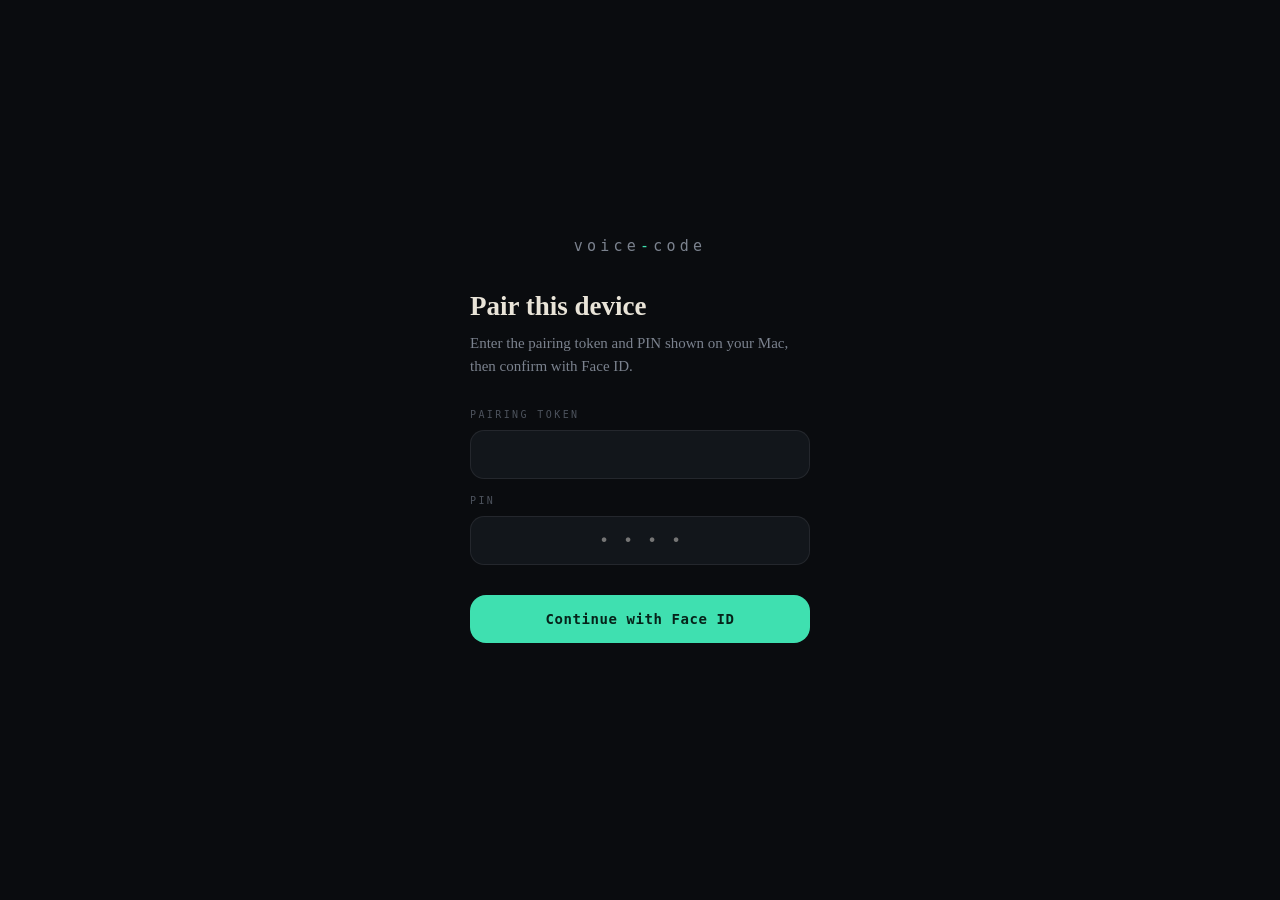
==== voicecode/web/index.html @ 6383531f "PWA unit: phone client in voicecode/web/ Static vanilla-JS PWA served as-is by FastAPI, targeting iP" ====
<!doctype html>
<html lang="en">
<head>
  <meta charset="utf-8">
  <meta name="viewport" content="width=device-width, initial-scale=1, viewport-fit=cover, user-scalable=no">
  <title>voice-code</title>
  <meta name="theme-color" content="#0a0c0f">
  <meta name="apple-mobile-web-app-capable" content="yes">
  <meta name="apple-mobile-web-app-status-bar-style" content="black-translucent">
  <meta name="apple-mobile-web-app-title" content="voice-code">
  <link rel="manifest" href="manifest.webmanifest">
  <link rel="icon" href="icon.svg" type="image/svg+xml">
  <link rel="apple-touch-icon" href="icon.svg">
  <link rel="stylesheet" href="styles.css">
</head>
<body>

<div id="app">
  <header id="topbar">
    <div id="conn" aria-live="polite">
      <span id="conn-dot" class="offline"></span>
      <span id="conn-label">offline</span>
    </div>
    <button id="btn-session" type="button">
      <span id="session-title">sessions</span>
      <svg viewBox="0 0 12 8" width="10" height="7" aria-hidden="true"><path d="M1 1.5 6 6.5 11 1.5" fill="none" stroke="currentColor" stroke-width="1.6" stroke-linecap="round"/></svg>
    </button>
  </header>

  <section id="stage">
    <div id="orb" class="orb" data-state="offline">
      <div class="orb-halo"></div>
      <div class="orb-ring ring-a"></div>
      <div class="orb-ring ring-b"></div>
      <div class="orb-core"></div>
    </div>
    <p id="state-label">offline</p>
    <p id="mute-chip" hidden>muted &mdash; proactive speech held</p>
  </section>

  <section id="transcript" aria-live="polite">
    <p id="transcript-empty">Say something. The agent is listening.</p>
  </section>

  <div id="composer" hidden>
    <input id="composer-input" type="text" placeholder="Type to the agent&hellip;"
           autocomplete="off" autocapitalize="sentences" enterkeyhint="send">
    <button id="composer-send" type="button" aria-label="Send">
      <svg viewBox="0 0 24 24" width="18" height="18" aria-hidden="true"><path d="M4 12h14M13 6l6 6-6 6" fill="none" stroke="currentColor" stroke-width="1.8" stroke-linecap="round" stroke-linejoin="round"/></svg>
    </button>
  </div>

  <footer id="dock">
    <button id="btn-viewer" type="button" aria-label="Workspace viewer">
      <svg viewBox="0 0 24 24" aria-hidden="true">
        <rect x="3" y="4" width="18" height="16" rx="3" fill="none" stroke="currentColor" stroke-width="1.5"/>
        <path d="M7 10l3 2.5L7 15M12.5 15.5H17" fill="none" stroke="currentColor" stroke-width="1.5" stroke-linecap="round" stroke-linejoin="round"/>
      </svg>
      <span id="viewer-badge" hidden>0</span>
    </button>
    <button id="btn-mute" type="button" aria-label="Mute" aria-pressed="false">
      <svg viewBox="0 0 24 24" aria-hidden="true">
        <rect x="9" y="3" width="6" height="11" rx="3" fill="none" stroke="currentColor" stroke-width="1.5"/>
        <path d="M5.5 11.5a6.5 6.5 0 0 0 13 0M12 18v3" fill="none" stroke="currentColor" stroke-width="1.5" stroke-linecap="round"/>
        <line class="mute-slash" x1="4.5" y1="4.5" x2="19.5" y2="19.5" stroke="currentColor" stroke-width="1.7" stroke-linecap="round"/>
      </svg>
    </button>
    <button id="btn-keyboard" type="button" aria-label="Type instead" aria-pressed="false">
      <svg viewBox="0 0 24 24" aria-hidden="true">
        <rect x="2.5" y="7" width="19" height="11" rx="2.5" fill="none" stroke="currentColor" stroke-width="1.5"/>
        <path d="M6 10.5h.01M10 10.5h.01M14 10.5h.01M18 10.5h.01M6 14.5h.01M18 14.5h.01M9 14.5h6" fill="none" stroke="currentColor" stroke-width="1.6" stroke-linecap="round"/>
      </svg>
    </button>
  </footer>
</div>

<div id="backdrop"></div>

<section id="sheet-viewer" class="sheet" aria-label="Workspace viewer">
  <div class="sheet-grip"></div>
  <header><h2>workspace</h2><button class="sheet-close" type="button" aria-label="Close">&#x2715;</button></header>
  <div id="event-feed" class="sheet-body">
    <p class="sheet-empty">No activity yet. Execution events land here.</p>
  </div>
</section>

<section id="sheet-sessions" class="sheet" aria-label="Sessions">
  <div class="sheet-grip"></div>
  <header><h2>sessions</h2><button class="sheet-close" type="button" aria-label="Close">&#x2715;</button></header>
  <div id="session-list" class="sheet-body">
    <p class="sheet-empty">No sessions reported yet.</p>
  </div>
  <footer class="sheet-foot">
    <button id="btn-unpair" type="button">Reset pairing&hellip;</button>
  </footer>
</section>

<div id="toast" hidden></div>

<section id="screen-start" class="screen" hidden>
  <p class="wordmark">voice<span>-</span>code</p>
  <div class="orb mini" data-state="listening" aria-hidden="true">
    <div class="orb-halo"></div>
    <div class="orb-ring ring-a"></div>
    <div class="orb-core"></div>
  </div>
  <p class="start-hint">tap anywhere to begin</p>
</section>

<section id="screen-pairing" class="screen" hidden>
  <form id="pair-form" autocomplete="off">
    <p class="wordmark">voice<span>-</span>code</p>
    <h1>Pair this device</h1>
    <p class="pair-copy">Enter the pairing token and PIN shown on your Mac, then confirm with Face&nbsp;ID.</p>
    <label for="pair-token">pairing token</label>
    <input id="pair-token" type="text" required autocapitalize="off" autocorrect="off" spellcheck="false">
    <label for="pair-pin">pin</label>
    <input id="pair-pin" type="text" class="pin" required inputmode="numeric" pattern="[0-9]{4}" maxlength="4" placeholder="&#x2022;&#x2022;&#x2022;&#x2022;">
    <button id="pair-submit" type="submit">Continue with Face&nbsp;ID</button>
    <p id="pair-error" hidden></p>
  </form>
</section>

<script type="module" src="app.js"></script>
</body>
</html>
---- voicecode/web/styles.css ----
/* voice-code — night console.
   One luminous orb carries the pipeline state; SF Mono (ui-monospace) for
   everything operational, New York (ui-serif) for the agent's prose.
   Fully self-contained: no external fonts, images, or scripts. */

:root {
  --bg: #0a0c0f;
  --elev: #12161b;
  --elev-2: #181d24;
  --line: rgba(235, 240, 245, 0.08);
  --text: #e9e4d8;
  --dim: #7b828e;
  --faint: #4c525c;
  --user: #9cc4b2;

  --teal: #3fe0b0;
  --amber: #f0b45c;
  --ember: #ff7a59;
  --danger: #ff5d6e;
  --gray: #5c6572;

  --accent: var(--gray);

  --mono: ui-monospace, "SF Mono", Menlo, monospace;
  --serif: ui-serif, "New York", Georgia, serif;

  --sat: env(safe-area-inset-top, 0px);
  --sab: env(safe-area-inset-bottom, 0px);
}

* { margin: 0; padding: 0; box-sizing: border-box; }

html, body { height: 100%; }

body {
  position: fixed;
  inset: 0;
  overflow: hidden;
  background: var(--bg);
  color: var(--text);
  font-family: var(--mono);
  font-size: 14px;
  -webkit-font-smoothing: antialiased;
  -webkit-tap-highlight-color: transparent;
  -webkit-text-size-adjust: 100%;
  overscroll-behavior: none;
  touch-action: manipulation;
  user-select: none;
  -webkit-user-select: none;
}

/* grain + vignette atmosphere */
body::before {
  content: "";
  position: fixed;
  inset: 0;
  pointer-events: none;
  z-index: 1;
  background:
    radial-gradient(120% 85% at 50% 0%, rgba(63, 224, 176, 0.045), transparent 55%),
    radial-gradient(140% 100% at 50% 115%, rgba(20, 26, 33, 0.9), transparent 60%);
}
body::after {
  content: "";
  position: fixed;
  inset: 0;
  pointer-events: none;
  z-index: 1;
  opacity: 0.05;
  background-image: url("data:image/svg+xml,%3Csvg xmlns='http://www.w3.org/2000/svg' width='140' height='140'%3E%3Cfilter id='n'%3E%3CfeTurbulence type='fractalNoise' baseFrequency='0.85' numOctaves='2'/%3E%3C/filter%3E%3Crect width='140' height='140' filter='url(%23n)'/%3E%3C/svg%3E");
}

button {
  font: inherit;
  color: inherit;
  background: none;
  border: 0;
  cursor: pointer;
}

/* ---------- shell ---------- */

#app {
  position: relative;
  z-index: 2;
  height: 100dvh;
  display: grid;
  grid-template-rows: auto auto 1fr auto auto;
}

#topbar {
  display: flex;
  align-items: center;
  justify-content: space-between;
  padding: calc(var(--sat) + 14px) 20px 10px;
}

#conn {
  display: flex;
  align-items: center;
  gap: 8px;
  font-size: 11px;
  letter-spacing: 0.18em;
  text-transform: uppercase;
  color: var(--dim);
}

#conn-dot {
  width: 7px;
  height: 7px;
  border-radius: 50%;
  background: var(--gray);
}
#conn-dot.connected { background: var(--teal); box-shadow: 0 0 8px var(--teal); }
#conn-dot.connecting { background: var(--amber); animation: blink 1.1s ease-in-out infinite; }
#conn-dot.offline { background: var(--danger); }

@keyframes blink { 50% { opacity: 0.25; } }

#btn-session {
  display: flex;
  align-items: center;
  gap: 7px;
  max-width: 46vw;
  padding: 7px 12px;
  border: 1px solid var(--line);
  border-radius: 999px;
  font-size: 11px;
  letter-spacing: 0.08em;
  color: var(--dim);
}
#btn-session:active { background: var(--elev); }
#session-title {
  overflow: hidden;
  text-overflow: ellipsis;
  white-space: nowrap;
}

/* ---------- stage / orb ---------- */

#stage {
  display: grid;
  justify-items: center;
  align-content: center;
  gap: 20px;
  padding: 4px 0 14px;
}

.orb {
  position: relative;
  width: min(48vw, 200px);
  aspect-ratio: 1;
  --level: 0;
  pointer-events: none; /* decorative; the halo must never eat taps */
}
.orb.mini { width: 120px; }

.orb > div { position: absolute; border-radius: 50%; }

.orb-halo {
  inset: -16%;
  background: radial-gradient(circle,
    color-mix(in srgb, var(--accent) 26%, transparent) 0%,
    transparent 68%);
  filter: blur(8px);
  transform: scale(calc(0.9 + var(--level) * 0.55));
  transition: transform 90ms linear, opacity 0.6s ease;
}

.orb-core {
  inset: 17%;
  background:
    radial-gradient(circle at 37% 30%,
      color-mix(in srgb, var(--accent) 36%, transparent), transparent 62%),
    radial-gradient(circle at 60% 72%, #10151b, #0a0c0f 75%);
  border: 1px solid color-mix(in srgb, var(--accent) 38%, transparent);
  box-shadow:
    inset 0 0 28px color-mix(in srgb, var(--accent) 16%, transparent),
    0 0 46px -14px var(--accent);
  transition: border-color 0.5s ease, box-shadow 0.5s ease;
}

.orb-ring {
  border: 1px solid transparent;
}
.ring-a {
  inset: 6%;
  border-top-color: var(--accent);
  border-right-color: color-mix(in srgb, var(--accent) 30%, transparent);
  animation: spin 7s linear infinite;
}
.ring-b {
  inset: 0;
  border-bottom-color: color-mix(in srgb, var(--accent) 45%, transparent);
  animation: spin 12s linear infinite reverse;
}

@keyframes spin { to { transform: rotate(360deg); } }
@keyframes breathe { to { transform: scale(1.045); } }
@keyframes cut {
  0% { transform: scale(1); }
  35% { transform: scale(0.9); }
  100% { transform: scale(0.97); }
}

[data-state="listening"] { --accent: var(--teal); }
[data-state="listening"] .orb-core { animation: breathe 4.2s ease-in-out infinite alternate; }

[data-state="thinking"] { --accent: var(--amber); }
[data-state="thinking"] .ring-a { animation-duration: 1.5s; }
[data-state="thinking"] .ring-b { animation-duration: 2.6s; }

[data-state="speaking"] { --accent: var(--ember); }

[data-state="interrupted"] { --accent: #f4f1ea; }
[data-state="interrupted"] .orb-core { animation: cut 0.45s cubic-bezier(0.2, 0.9, 0.3, 1) forwards; }

[data-state="offline"], [data-state="connecting"] { --accent: var(--gray); }
[data-state="offline"] .orb-halo { opacity: 0.35; }
[data-state="offline"] .orb-ring { animation-play-state: paused; }
[data-state="connecting"] .ring-a { animation-duration: 1.1s; }

#state-label {
  font-size: 11px;
  letter-spacing: 0.42em;
  text-indent: 0.42em; /* recenter the tracked caps */
  text-transform: uppercase;
  color: var(--accent);
  transition: color 0.4s ease;
}
#stage { --accent: var(--gray); }

#mute-chip {
  margin-top: -10px;
  font-size: 10px;
  letter-spacing: 0.12em;
  color: var(--danger);
}

/* ---------- transcript ---------- */

#transcript {
  min-height: 0;
  overflow-y: auto;
  -webkit-overflow-scrolling: touch;
  overscroll-behavior: contain;
  padding: 18px 22px 14px;
  mask-image: linear-gradient(to bottom, transparent, black 26px);
  -webkit-mask-image: linear-gradient(to bottom, transparent, black 26px);
}

#transcript-empty {
  margin-top: 22px;
  text-align: center;
  font-family: var(--serif);
  font-style: italic;
  font-size: 15px;
  color: var(--faint);
}

.turn {
  max-width: 92%;
  margin: 0 0 14px;
  animation: rise 0.35s cubic-bezier(0.2, 0.9, 0.3, 1);
}
@keyframes rise {
  from { opacity: 0; transform: translateY(6px); }
}

.turn.assistant {
  font-family: var(--serif);
  font-size: 17px;
  line-height: 1.55;
  color: var(--text);
}

.turn.user {
  margin-left: auto;
  text-align: right;
  font-size: 13px;
  line-height: 1.6;
  color: var(--user);
}
.turn.user::before {
  content: "\203A ";  /* › */
  color: var(--faint);
}

.turn.interim { opacity: 0.55; font-style: italic; }
.turn.user.interim::after {
  content: "\258D";  /* ▍ */
  margin-left: 2px;
  animation: blink 1s step-end infinite;
}

/* ---------- composer ---------- */

#composer {
  display: flex;
  gap: 10px;
  padding: 10px 16px 4px;
}
#composer[hidden] { display: none; }

#composer-input {
  flex: 1;
  min-width: 0;
  padding: 12px 16px;
  font: 16px var(--mono); /* 16px stops iOS focus zoom */
  color: var(--text);
  background: var(--elev);
  border: 1px solid var(--line);
  border-radius: 14px;
  outline: none;
  -webkit-user-select: text;
  user-select: text;
}
#composer-input:focus { border-color: color-mix(in srgb, var(--teal) 45%, transparent); }

#composer-send {
  width: 46px;
  border: 1px solid var(--line);
  border-radius: 14px;
  color: var(--teal);
  display: grid;
  place-items: center;
}
#composer-send:active { background: var(--elev); }

/* ---------- dock ---------- */

#dock {
  display: grid;
  grid-template-columns: 1fr auto 1fr;
  align-items: center;
  justify-items: center;
  padding: 8px 34px calc(var(--sab) + 14px);
}

#dock button {
  position: relative;
  display: grid;
  place-items: center;
  color: var(--dim);
  transition: color 0.2s ease;
}
#dock button:active { color: var(--text); }
#dock svg { width: 23px; height: 23px; }

#btn-viewer, #btn-keyboard {
  width: 48px;
  height: 48px;
  border-radius: 16px;
}
#btn-keyboard[aria-pressed="true"] { color: var(--teal); }

#btn-mute {
  width: 64px;
  height: 64px;
  border-radius: 50%;
  border: 1px solid var(--line);
  background: var(--elev);
  color: var(--text);
}
#btn-mute .mute-slash { display: none; }
#btn-mute[aria-pressed="true"] {
  border-color: color-mix(in srgb, var(--danger) 55%, transparent);
  background: color-mix(in srgb, var(--danger) 12%, var(--elev));
  color: var(--danger);
}
#btn-mute[aria-pressed="true"] .mute-slash { display: block; }

#viewer-badge {
  position: absolute;
  top: 3px;
  right: 3px;
  min-width: 17px;
  height: 17px;
  padding: 0 4px;
  display: grid;
  place-items: center;
  border-radius: 999px;
  background: var(--amber);
  color: #14100a;
  font-size: 10px;
  font-weight: 700;
}
#viewer-badge[hidden] { display: none; }

/* ---------- sheets ---------- */

#backdrop {
  position: fixed;
  inset: 0;
  z-index: 8;
  background: rgba(4, 6, 8, 0.55);
  -webkit-backdrop-filter: blur(3px);
  backdrop-filter: blur(3px);
  opacity: 0;
  pointer-events: none;
  transition: opacity 0.3s ease;
}
#backdrop.open { opacity: 1; pointer-events: auto; }

.sheet {
  position: fixed;
  z-index: 9;
  left: 0;
  right: 0;
  bottom: 0;
  max-height: 74dvh;
  display: flex;
  flex-direction: column;
  background: var(--elev);
  border: 1px solid var(--line);
  border-bottom: 0;
  border-radius: 22px 22px 0 0;
  transform: translateY(103%);
  transition: transform 0.34s cubic-bezier(0.32, 0.72, 0.28, 1);
  padding-bottom: var(--sab);
}
.sheet.open { transform: translateY(0); }

.sheet-grip {
  width: 38px;
  height: 4px;
  margin: 10px auto 2px;
  border-radius: 2px;
  background: var(--line);
}

.sheet header {
  display: flex;
  align-items: center;
  justify-content: space-between;
  padding: 8px 20px 12px;
  border-bottom: 1px solid var(--line);
}
.sheet h2 {
  font-size: 11px;
  font-weight: 500;
  letter-spacing: 0.34em;
  text-transform: uppercase;
  color: var(--dim);
}
.sheet-close {
  width: 34px;
  height: 34px;
  margin-right: -8px;
  border-radius: 12px;
  color: var(--dim);
  font-size: 13px;
}
.sheet-close:active { background: var(--elev-2); }

.sheet-body {
  min-height: 120px;
  overflow-y: auto;
  -webkit-overflow-scrolling: touch;
  overscroll-behavior: contain;
  padding: 14px 20px 20px;
}

.sheet-empty {
  margin-top: 26px;
  text-align: center;
  font-family: var(--serif);
  font-style: italic;
  font-size: 14px;
  color: var(--faint);
}

.sheet-foot {
  padding: 10px 20px calc(var(--sab) + 14px);
  border-top: 1px solid var(--line);
  text-align: center;
}
#btn-unpair { font-size: 12px; color: var(--faint); padding: 8px; }
#btn-unpair:active { color: var(--danger); }

/* ---------- workspace events ---------- */

.evt {
  display: grid;
  grid-template-columns: 22px 1fr auto;
  gap: 10px;
  padding: 10px 0;
  border-bottom: 1px solid var(--line);
  animation: rise 0.3s ease;
}
.evt:last-child { border-bottom: 0; }

.evt-glyph {
  font-size: 12px;
  line-height: 1.5;
  text-align: center;
  color: var(--dim);
}
.evt.task_started .evt-glyph { color: var(--amber); }
.evt.finding .evt-glyph { color: var(--teal); }
.evt.completed .evt-glyph { color: var(--teal); }
.evt.error .evt-glyph { color: var(--danger); }

.evt-summary {
  font-family: var(--serif);
  font-size: 15px;
  line-height: 1.45;
  color: var(--text);
}
.evt.progress .evt-summary { color: var(--dim); font-size: 14px; }

.evt-detail {
  margin-top: 4px;
  font-size: 11px;
  line-height: 1.5;
  color: var(--dim);
  word-break: break-word;
  user-select: text;
  -webkit-user-select: text;
}

.evt time {
  font-size: 10px;
  color: var(--faint);
  padding-top: 3px;
}

/* approval card */

.approval {
  margin: 12px 0;
  padding: 14px 16px 16px;
  border: 1px solid color-mix(in srgb, var(--amber) 42%, transparent);
  border-radius: 16px;
  background: color-mix(in srgb, var(--amber) 7%, transparent);
  animation: rise 0.3s ease;
}

.approval-head {
  display: flex;
  align-items: baseline;
  justify-content: space-between;
  gap: 10px;
  margin-bottom: 8px;
}
.approval-head .tag {
  font-size: 10px;
  letter-spacing: 0.22em;
  text-transform: uppercase;
  color: var(--amber);
}
.approval-head .tool {
  font-size: 11px;
  color: var(--dim);
  overflow: hidden;
  text-overflow: ellipsis;
  white-space: nowrap;
}

.approval .evt-summary { margin-bottom: 2px; }

.approval-actions {
  display: grid;
  grid-template-columns: 1fr 1fr;
  gap: 10px;
  margin-top: 14px;
}
.approval-actions button {
  padding: 13px 0;
  border-radius: 12px;
  font-size: 13px;
  letter-spacing: 0.06em;
}
.btn-deny {
  border: 1px solid color-mix(in srgb, var(--danger) 50%, transparent);
  color: var(--danger);
}
.btn-deny:active { background: color-mix(in srgb, var(--danger) 14%, transparent); }
.btn-approve {
  background: var(--teal);
  color: #06231a;
  font-weight: 700;
}
.btn-approve:active { background: color-mix(in srgb, var(--teal) 82%, black); }

.approval.resolved { border-color: var(--line); background: transparent; }
.approval-verdict {
  margin-top: 12px;
  font-size: 11px;
  letter-spacing: 0.14em;
  text-transform: uppercase;
}
.approval-verdict.yes { color: var(--teal); }
.approval-verdict.no { color: var(--danger); }

/* ---------- sessions ---------- */

.session {
  display: flex;
  align-items: center;
  gap: 12px;
  width: 100%;
  padding: 13px 6px;
  border-bottom: 1px solid var(--line);
  text-align: left;
}
.session:last-of-type { border-bottom: 0; }
.session:active { background: var(--elev-2); }

.session .dot {
  width: 7px;
  height: 7px;
  flex: none;
  border-radius: 50%;
  background: var(--faint);
}
.session.current .dot { background: var(--teal); box-shadow: 0 0 8px var(--teal); }

.session .name {
  flex: 1;
  min-width: 0;
  font-family: var(--serif);
  font-size: 15px;
  overflow: hidden;
  text-overflow: ellipsis;
  white-space: nowrap;
}
.session .when {
  font-size: 10px;
  color: var(--faint);
}

/* ---------- toast ---------- */

#toast {
  position: fixed;
  z-index: 12;
  left: 50%;
  bottom: calc(var(--sab) + 104px);
  transform: translateX(-50%);
  max-width: 84vw;
  padding: 11px 18px;
  border: 1px solid var(--line);
  border-radius: 14px;
  background: var(--elev-2);
  font-size: 12px;
  line-height: 1.5;
  text-align: center;
  animation: rise 0.25s ease;
}
#toast.error { border-color: color-mix(in srgb, var(--danger) 45%, transparent); color: var(--danger); }
#toast[hidden] { display: none; }

/* ---------- full screens: start + pairing ---------- */

.screen {
  position: fixed;
  inset: 0;
  z-index: 20;
  display: flex;
  flex-direction: column;
  align-items: center;
  justify-content: center;
  gap: 34px;
  padding: calc(var(--sat) + 20px) 30px calc(var(--sab) + 40px);
  background: var(--bg);
}
.screen[hidden] { display: none; }

.wordmark {
  font-size: 15px;
  letter-spacing: 0.28em;
  color: var(--dim);
}
.wordmark span { color: var(--teal); }

.start-hint {
  font-size: 11px;
  letter-spacing: 0.3em;
  text-transform: uppercase;
  color: var(--faint);
  animation: blink 2.6s ease-in-out infinite;
}

#pair-form {
  width: 100%;
  max-width: 340px;
  display: flex;
  flex-direction: column;
  gap: 10px;
}
#pair-form .wordmark { margin-bottom: 26px; text-align: center; }

#pair-form h1 {
  font-family: var(--serif);
  font-size: 27px;
  font-weight: 600;
}
.pair-copy {
  font-family: var(--serif);
  font-size: 15px;
  line-height: 1.5;
  color: var(--dim);
  margin-bottom: 16px;
}

#pair-form label {
  margin-top: 6px;
  font-size: 10px;
  letter-spacing: 0.24em;
  text-transform: uppercase;
  color: var(--faint);
}

#pair-form input {
  padding: 14px 16px;
  font: 16px var(--mono);
  color: var(--text);
  background: var(--elev);
  border: 1px solid var(--line);
  border-radius: 14px;
  outline: none;
  -webkit-user-select: text;
  user-select: text;
}
#pair-form input:focus { border-color: color-mix(in srgb, var(--teal) 45%, transparent); }

#pair-pin {
  text-align: center;
  font-size: 24px;
  letter-spacing: 0.9em;
  text-indent: 0.9em;
}

#pair-submit {
  margin-top: 20px;
  padding: 16px;
  border-radius: 16px;
  background: var(--teal);
  color: #06231a;
  font-size: 14px;
  font-weight: 700;
  letter-spacing: 0.04em;
}
#pair-submit:active { background: color-mix(in srgb, var(--teal) 82%, black); }
#pair-submit:disabled { opacity: 0.45; }

#pair-error {
  margin-top: 10px;
  font-size: 12px;
  line-height: 1.5;
  color: var(--danger);
}
#pair-error[hidden] { display: none; }
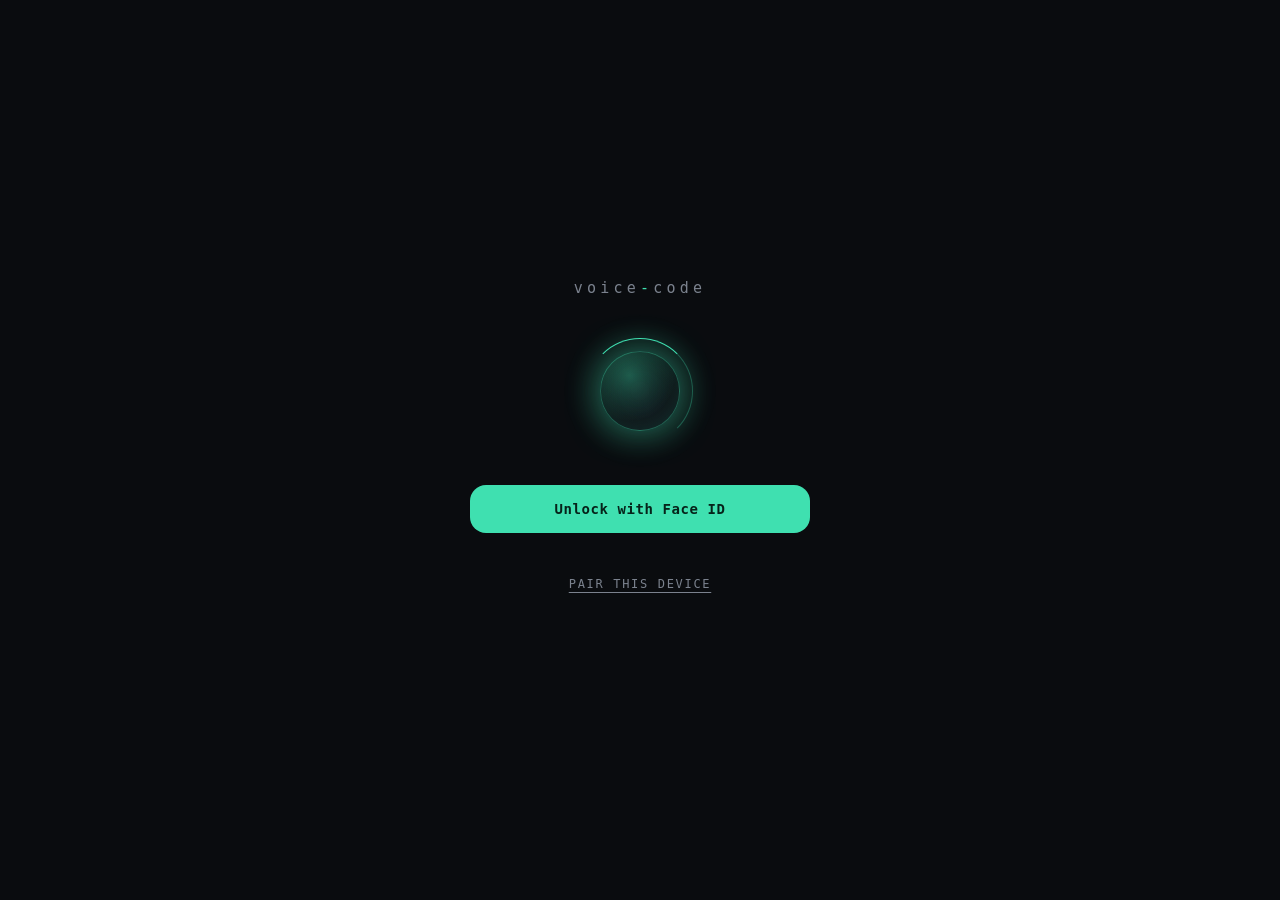
==== commit 782472d9: "Auth rework: PIN-only pairing with lockout, passkey Face ID login, instant lock + 120s auto-lock; UI" ====
--- a/voicecode/web/index.html
+++ b/voicecode/web/index.html
@@ -21,43 +21,34 @@
       <span id="conn-dot" class="offline"></span>
       <span id="conn-label">offline</span>
     </div>
-    <button id="btn-session" type="button">
-      <span id="session-title">sessions</span>
-      <svg viewBox="0 0 12 8" width="10" height="7" aria-hidden="true"><path d="M1 1.5 6 6.5 11 1.5" fill="none" stroke="currentColor" stroke-width="1.6" stroke-linecap="round"/></svg>
+    <div id="state-chip" data-state="offline" aria-live="polite">
+      <span class="chip-dot"></span>
+      <span id="state-label">offline</span>
+    </div>
+    <button id="btn-lock" type="button" aria-label="Lock">
+      <svg viewBox="0 0 24 24" aria-hidden="true">
+        <rect x="5" y="10.5" width="14" height="9.5" rx="2.5" fill="none" stroke="currentColor" stroke-width="1.5"/>
+        <path d="M8.5 10.5V7.5a3.5 3.5 0 0 1 7 0v3M12 14.2v2.3" fill="none" stroke="currentColor" stroke-width="1.5" stroke-linecap="round"/>
+      </svg>
     </button>
   </header>
 
-  <section id="stage">
-    <div id="orb" class="orb" data-state="offline">
-      <div class="orb-halo"></div>
-      <div class="orb-ring ring-a"></div>
-      <div class="orb-ring ring-b"></div>
-      <div class="orb-core"></div>
-    </div>
-    <p id="state-label">offline</p>
-    <p id="mute-chip" hidden>muted &mdash; proactive speech held</p>
+  <section id="chat" aria-live="polite">
+    <p id="chat-empty">Say something. The conversation lands here.</p>
   </section>
 
-  <section id="transcript" aria-live="polite">
-    <p id="transcript-empty">Say something. The agent is listening.</p>
-  </section>
+  <div id="approvals" aria-live="assertive"></div>
 
-  <div id="composer" hidden>
-    <input id="composer-input" type="text" placeholder="Type to the agent&hellip;"
-           autocomplete="off" autocapitalize="sentences" enterkeyhint="send">
-    <button id="composer-send" type="button" aria-label="Send">
-      <svg viewBox="0 0 24 24" width="18" height="18" aria-hidden="true"><path d="M4 12h14M13 6l6 6-6 6" fill="none" stroke="currentColor" stroke-width="1.8" stroke-linecap="round" stroke-linejoin="round"/></svg>
+  <section id="workstreams" aria-label="Workstreams"></section>
+
+  <div id="actionbar">
+    <button id="btn-plan" type="button">
+      <span class="spin" aria-hidden="true"></span><span>+ Workstream</span>
     </button>
+    <button id="btn-compact" type="button">Compact</button>
   </div>
 
-  <footer id="dock">
-    <button id="btn-viewer" type="button" aria-label="Workspace viewer">
-      <svg viewBox="0 0 24 24" aria-hidden="true">
-        <rect x="3" y="4" width="18" height="16" rx="3" fill="none" stroke="currentColor" stroke-width="1.5"/>
-        <path d="M7 10l3 2.5L7 15M12.5 15.5H17" fill="none" stroke="currentColor" stroke-width="1.5" stroke-linecap="round" stroke-linejoin="round"/>
-      </svg>
-      <span id="viewer-badge" hidden>0</span>
-    </button>
+  <div id="composer">
     <button id="btn-mute" type="button" aria-label="Mute" aria-pressed="false">
       <svg viewBox="0 0 24 24" aria-hidden="true">
         <rect x="9" y="3" width="6" height="11" rx="3" fill="none" stroke="currentColor" stroke-width="1.5"/>
@@ -65,58 +56,51 @@
         <line class="mute-slash" x1="4.5" y1="4.5" x2="19.5" y2="19.5" stroke="currentColor" stroke-width="1.7" stroke-linecap="round"/>
       </svg>
     </button>
-    <button id="btn-keyboard" type="button" aria-label="Type instead" aria-pressed="false">
-      <svg viewBox="0 0 24 24" aria-hidden="true">
-        <rect x="2.5" y="7" width="19" height="11" rx="2.5" fill="none" stroke="currentColor" stroke-width="1.5"/>
-        <path d="M6 10.5h.01M10 10.5h.01M14 10.5h.01M18 10.5h.01M6 14.5h.01M18 14.5h.01M9 14.5h6" fill="none" stroke="currentColor" stroke-width="1.6" stroke-linecap="round"/>
-      </svg>
+    <input id="composer-input" type="text"
+           autocomplete="off" autocapitalize="sentences" enterkeyhint="send">
+    <button id="composer-send" type="button" aria-label="Send">
+      <svg viewBox="0 0 24 24" width="18" height="18" aria-hidden="true"><path d="M4 12h14M13 6l6 6-6 6" fill="none" stroke="currentColor" stroke-width="1.8" stroke-linecap="round" stroke-linejoin="round"/></svg>
     </button>
-  </footer>
+  </div>
 </div>
 
 <div id="backdrop"></div>
 
-<section id="sheet-viewer" class="sheet" aria-label="Workspace viewer">
+<section id="sheet-plan" class="sheet" aria-label="Stint plan">
   <div class="sheet-grip"></div>
-  <header><h2>workspace</h2><button class="sheet-close" type="button" aria-label="Close">&#x2715;</button></header>
-  <div id="event-feed" class="sheet-body">
-    <p class="sheet-empty">No activity yet. Execution events land here.</p>
+  <header><h2>stint plan</h2><button class="sheet-close" type="button" aria-label="Close">&#x2715;</button></header>
+  <div id="plan-body" class="sheet-body">
+    <h3 id="plan-title"></h3>
+    <div id="plan-text"></div>
   </div>
-</section>
-
-<section id="sheet-sessions" class="sheet" aria-label="Sessions">
-  <div class="sheet-grip"></div>
-  <header><h2>sessions</h2><button class="sheet-close" type="button" aria-label="Close">&#x2715;</button></header>
-  <div id="session-list" class="sheet-body">
-    <p class="sheet-empty">No sessions reported yet.</p>
-  </div>
-  <footer class="sheet-foot">
-    <button id="btn-unpair" type="button">Reset pairing&hellip;</button>
+  <footer class="sheet-foot plan-actions">
+    <button id="btn-plan-dismiss" type="button">Dismiss</button>
+    <button id="btn-plan-launch" type="button">Launch workstream</button>
   </footer>
 </section>
 
 <div id="toast" hidden></div>
 
-<section id="screen-start" class="screen" hidden>
+<section id="screen-login" class="screen" hidden>
   <p class="wordmark">voice<span>-</span>code</p>
   <div class="orb mini" data-state="listening" aria-hidden="true">
     <div class="orb-halo"></div>
     <div class="orb-ring ring-a"></div>
     <div class="orb-core"></div>
   </div>
-  <p class="start-hint">tap anywhere to begin</p>
+  <button id="login-unlock" type="button">Unlock with Face&nbsp;ID</button>
+  <button id="login-pair" type="button" class="screen-link">Pair this device</button>
 </section>
 
 <section id="screen-pairing" class="screen" hidden>
   <form id="pair-form" autocomplete="off">
     <p class="wordmark">voice<span>-</span>code</p>
     <h1>Pair this device</h1>
-    <p class="pair-copy">Enter the pairing token and PIN shown on your Mac, then confirm with Face&nbsp;ID.</p>
-    <label for="pair-token">pairing token</label>
-    <input id="pair-token" type="text" required autocapitalize="off" autocorrect="off" spellcheck="false">
+    <p class="pair-copy">Enter the PIN chosen when the Mac was set up, then confirm with Face&nbsp;ID.</p>
     <label for="pair-pin">pin</label>
     <input id="pair-pin" type="text" class="pin" required inputmode="numeric" pattern="[0-9]{4}" maxlength="4" placeholder="&#x2022;&#x2022;&#x2022;&#x2022;">
     <button id="pair-submit" type="submit">Continue with Face&nbsp;ID</button>
+    <button id="pair-back" type="button" class="screen-link">Back to unlock</button>
     <p id="pair-error" hidden></p>
   </form>
 </section>
--- a/voicecode/web/styles.css
+++ b/voicecode/web/styles.css
@@ -1,7 +1,7 @@
 /* voice-code — night console.
-   One luminous orb carries the pipeline state; SF Mono (ui-monospace) for
-   everything operational, New York (ui-serif) for the agent's prose.
-   Fully self-contained: no external fonts, images, or scripts. */
+   Chat-first thin client to the one persistent convo session. SF Mono
+   (ui-monospace) for everything operational, New York (ui-serif) for the
+   agent's prose. Fully self-contained: no external fonts, images, or scripts. */
 
 :root {
   --bg: #0a0c0f;
@@ -84,21 +84,25 @@
   position: relative;
   z-index: 2;
   height: 100dvh;
+  max-width: 760px;
+  margin: 0 auto;
   display: grid;
-  grid-template-rows: auto auto 1fr auto auto;
+  grid-template-rows: auto 1fr auto auto auto auto;
 }
 
 #topbar {
   display: flex;
   align-items: center;
   justify-content: space-between;
-  padding: calc(var(--sat) + 14px) 20px 10px;
+  gap: 10px;
+  padding: calc(var(--sat) + 12px) 16px 8px;
 }
 
 #conn {
   display: flex;
   align-items: center;
   gap: 8px;
+  min-width: 0;
   font-size: 11px;
   letter-spacing: 0.18em;
   text-transform: uppercase;
@@ -108,6 +112,7 @@
 #conn-dot {
   width: 7px;
   height: 7px;
+  flex: none;
   border-radius: 50%;
   background: var(--gray);
 }
@@ -117,43 +122,559 @@
 
 @keyframes blink { 50% { opacity: 0.25; } }
 
-#btn-session {
+/* state chip: the pipeline state, always visible */
+
+#state-chip {
+  /* --accent comes from the [data-state] rules below */
+  --level: 0;
   display: flex;
   align-items: center;
-  gap: 7px;
-  max-width: 46vw;
-  padding: 7px 12px;
+  gap: 9px;
+  padding: 8px 14px;
   border: 1px solid var(--line);
   border-radius: 999px;
   font-size: 11px;
-  letter-spacing: 0.08em;
-  color: var(--dim);
-}
-#btn-session:active { background: var(--elev); }
-#session-title {
+  letter-spacing: 0.18em;
+  text-transform: uppercase;
+  color: var(--accent);
+  transition: color 0.4s ease;
+}
+
+.chip-dot {
+  width: 8px;
+  height: 8px;
+  flex: none;
+  border-radius: 50%;
+  background: var(--accent);
+  box-shadow: 0 0 calc(4px + var(--level) * 14px) var(--accent);
+  transform: scale(calc(1 + var(--level) * 0.6));
+  transition: background 0.4s ease;
+}
+#state-chip[data-state="thinking"] .chip-dot,
+#state-chip[data-state="connecting"] .chip-dot { animation: blink 1.1s ease-in-out infinite; }
+
+#btn-lock {
+  width: 40px;
+  height: 40px;
+  flex: none;
+  display: grid;
+  place-items: center;
+  border-radius: 14px;
+  color: var(--dim);
+  border: 1px solid var(--line);
+}
+#btn-lock:active { color: var(--danger); background: var(--elev); }
+#btn-lock svg { width: 19px; height: 19px; }
+
+/* shared accent per state (chip, start-screen orb) */
+[data-state="listening"] { --accent: var(--teal); }
+[data-state="thinking"] { --accent: var(--amber); }
+[data-state="speaking"] { --accent: var(--ember); }
+[data-state="interrupted"] { --accent: #f4f1ea; }
+[data-state="offline"], [data-state="connecting"] { --accent: var(--gray); }
+
+/* ---------- chat ---------- */
+
+#chat {
+  min-height: 0;
+  overflow-y: auto;
+  -webkit-overflow-scrolling: touch;
+  overscroll-behavior: contain;
+  padding: 16px 22px 12px;
+  mask-image: linear-gradient(to bottom, transparent, black 26px);
+  -webkit-mask-image: linear-gradient(to bottom, transparent, black 26px);
+}
+
+#chat-empty {
+  margin-top: 22px;
+  text-align: center;
+  font-family: var(--serif);
+  font-style: italic;
+  font-size: 15px;
+  color: var(--faint);
+}
+
+.turn {
+  max-width: 92%;
+  margin: 0 0 14px;
+  animation: rise 0.35s cubic-bezier(0.2, 0.9, 0.3, 1);
+  user-select: text;
+  -webkit-user-select: text;
+}
+@keyframes rise {
+  from { opacity: 0; transform: translateY(6px); }
+}
+
+.turn.assistant {
+  font-family: var(--serif);
+  font-size: 17px;
+  line-height: 1.55;
+  color: var(--text);
+}
+
+.turn.user {
+  margin-left: auto;
+  text-align: right;
+  font-size: 13px;
+  line-height: 1.6;
+  color: var(--user);
+}
+.turn.user::before {
+  content: "\203A ";  /* › */
+  color: var(--faint);
+}
+
+.turn.interim { opacity: 0.55; font-style: italic; }
+.turn.user.interim::after {
+  content: "\258D";  /* ▍ */
+  margin-left: 2px;
+  animation: blink 1s step-end infinite;
+}
+
+/* tool activity: subdued one-liner */
+.turn.activity {
+  max-width: 100%;
+  margin: 0 0 10px;
+  font-size: 11px;
+  line-height: 1.5;
+  color: var(--faint);
   overflow: hidden;
   text-overflow: ellipsis;
   white-space: nowrap;
 }
-
-/* ---------- stage / orb ---------- */
-
-#stage {
+.turn.activity::before { content: "\00B7 "; } /* · */
+
+/* ---------- approvals ---------- */
+
+#approvals { padding: 0 16px; }
+#approvals:empty { display: none; }
+
+.approval {
+  margin: 10px 0;
+  padding: 14px 16px 16px;
+  border: 1px solid color-mix(in srgb, var(--amber) 42%, transparent);
+  border-radius: 16px;
+  background: color-mix(in srgb, var(--amber) 7%, var(--elev));
+  animation: rise 0.3s ease;
+  opacity: 1;
+  transition: opacity 0.4s ease;
+}
+.approval.expired { opacity: 0; }
+
+.approval-head {
+  display: flex;
+  align-items: baseline;
+  justify-content: space-between;
+  gap: 10px;
+  margin-bottom: 8px;
+}
+.approval-head .tag {
+  font-size: 10px;
+  letter-spacing: 0.22em;
+  text-transform: uppercase;
+  color: var(--amber);
+}
+.approval-head .tool {
+  font-size: 11px;
+  color: var(--dim);
+  overflow: hidden;
+  text-overflow: ellipsis;
+  white-space: nowrap;
+}
+
+.approval-summary {
+  font-family: var(--serif);
+  font-size: 15px;
+  line-height: 1.45;
+  color: var(--text);
+  word-break: break-word;
+  user-select: text;
+  -webkit-user-select: text;
+}
+
+.approval-session {
+  margin-top: 6px;
+  font-size: 10px;
+  letter-spacing: 0.08em;
+  color: var(--faint);
+}
+
+.approval-actions {
   display: grid;
-  justify-items: center;
-  align-content: center;
-  gap: 20px;
-  padding: 4px 0 14px;
-}
+  grid-template-columns: 1fr 1fr;
+  gap: 10px;
+  margin-top: 14px;
+}
+.approval-actions button {
+  padding: 13px 0;
+  border-radius: 12px;
+  font-size: 13px;
+  letter-spacing: 0.06em;
+}
+.btn-deny {
+  border: 1px solid color-mix(in srgb, var(--danger) 50%, transparent);
+  color: var(--danger);
+}
+.btn-deny:active { background: color-mix(in srgb, var(--danger) 14%, transparent); }
+.btn-approve {
+  background: var(--teal);
+  color: #06231a;
+  font-weight: 700;
+}
+.btn-approve:active { background: color-mix(in srgb, var(--teal) 82%, black); }
+
+/* ---------- workstream cards ---------- */
+
+#workstreams {
+  max-height: 30dvh;
+  overflow-y: auto;
+  -webkit-overflow-scrolling: touch;
+  overscroll-behavior: contain;
+  padding: 4px 16px 2px;
+  display: grid;
+  gap: 10px;
+}
+#workstreams:empty { display: none; }
+
+.ws {
+  padding: 12px 14px;
+  border: 1px solid var(--line);
+  border-radius: 16px;
+  background: var(--elev);
+  animation: rise 0.3s ease;
+}
+
+.ws-head {
+  display: flex;
+  align-items: center;
+  gap: 9px;
+}
+.ws-dot {
+  width: 7px;
+  height: 7px;
+  flex: none;
+  border-radius: 50%;
+  background: var(--faint);
+}
+.ws.running .ws-dot { background: var(--teal); box-shadow: 0 0 8px var(--teal); }
+.ws.gone .ws-dot { background: var(--gray); }
+
+.ws-title {
+  flex: 1;
+  min-width: 0;
+  font-family: var(--serif);
+  font-size: 15px;
+  overflow: hidden;
+  text-overflow: ellipsis;
+  white-space: nowrap;
+}
+.ws.gone .ws-title { color: var(--dim); }
+
+.ws-when { font-size: 10px; color: var(--faint); flex: none; }
+
+.ws-name {
+  margin-top: 3px;
+  font-size: 10px;
+  letter-spacing: 0.08em;
+  color: var(--dim);
+}
+
+.ws-tail {
+  margin-top: 8px;
+  font-size: 10.5px;
+  line-height: 1.55;
+  color: var(--dim);
+  white-space: pre-wrap;
+  word-break: break-word;
+  user-select: text;
+  -webkit-user-select: text;
+}
+
+.ws-actions {
+  display: grid;
+  grid-template-columns: 1fr 1fr;
+  gap: 8px;
+  margin-top: 10px;
+}
+.ws-actions button {
+  padding: 12px 0;
+  border: 1px solid var(--line);
+  border-radius: 12px;
+  font-size: 12px;
+  letter-spacing: 0.04em;
+  color: var(--dim);
+}
+.ws-actions button:active { background: var(--elev-2); color: var(--text); }
+
+/* ---------- action bar ---------- */
+
+/* one primary action (+ Workstream), one quiet utility (Compact) */
+#actionbar {
+  display: grid;
+  grid-template-columns: 1fr auto;
+  gap: 10px;
+  padding: 10px 16px 0;
+}
+
+#actionbar button {
+  display: flex;
+  align-items: center;
+  justify-content: center;
+  gap: 8px;
+  padding: 13px 0;
+  border: 1px solid var(--line);
+  border-radius: 14px;
+  font-size: 12px;
+  letter-spacing: 0.08em;
+  color: var(--dim);
+}
+#actionbar button:active { background: var(--elev); color: var(--text); }
+
+#btn-plan {
+  color: var(--text);
+  border-color: color-mix(in srgb, var(--teal) 35%, var(--line));
+}
+
+#btn-compact {
+  padding: 13px 14px;
+  font-size: 11px;
+  color: var(--faint);
+}
+
+#btn-plan .spin {
+  display: none;
+  width: 12px;
+  height: 12px;
+  border: 1.5px solid color-mix(in srgb, var(--amber) 35%, transparent);
+  border-top-color: var(--amber);
+  border-radius: 50%;
+  animation: spin 0.8s linear infinite;
+}
+#btn-plan.pending {
+  color: var(--amber);
+  border-color: color-mix(in srgb, var(--amber) 40%, transparent);
+}
+#btn-plan.pending .spin { display: inline-block; }
+
+#btn-compact.armed {
+  color: var(--amber);
+  border-color: color-mix(in srgb, var(--amber) 45%, transparent);
+}
+
+@keyframes spin { to { transform: rotate(360deg); } }
+
+/* ---------- composer ---------- */
+
+#composer {
+  display: flex;
+  align-items: center;
+  gap: 10px;
+  padding: 10px 16px calc(var(--sab) + 12px);
+}
+
+#btn-mute {
+  width: 52px;
+  height: 52px;
+  flex: none;
+  display: grid;
+  place-items: center;
+  border-radius: 50%;
+  border: 1px solid var(--line);
+  background: var(--elev);
+  color: var(--text);
+}
+#btn-mute svg { width: 22px; height: 22px; }
+#btn-mute .mute-slash { display: none; }
+#btn-mute[aria-pressed="true"] {
+  border-color: color-mix(in srgb, var(--danger) 55%, transparent);
+  background: color-mix(in srgb, var(--danger) 12%, var(--elev));
+  color: var(--danger);
+}
+#btn-mute[aria-pressed="true"] .mute-slash { display: block; }
+
+#composer-input {
+  flex: 1;
+  min-width: 0;
+  padding: 12px 16px;
+  font: 16px var(--mono); /* 16px stops iOS focus zoom */
+  color: var(--text);
+  background: var(--elev);
+  border: 1px solid var(--line);
+  border-radius: 14px;
+  outline: none;
+  -webkit-user-select: text;
+  user-select: text;
+}
+#composer-input:focus { border-color: color-mix(in srgb, var(--teal) 45%, transparent); }
+
+#composer-send {
+  width: 46px;
+  height: 46px;
+  flex: none;
+  border: 1px solid var(--line);
+  border-radius: 14px;
+  color: var(--teal);
+  display: grid;
+  place-items: center;
+}
+#composer-send:active { background: var(--elev); }
+
+/* ---------- sheets ---------- */
+
+#backdrop {
+  position: fixed;
+  inset: 0;
+  z-index: 8;
+  background: rgba(4, 6, 8, 0.55);
+  -webkit-backdrop-filter: blur(3px);
+  backdrop-filter: blur(3px);
+  opacity: 0;
+  pointer-events: none;
+  transition: opacity 0.3s ease;
+}
+#backdrop.open { opacity: 1; pointer-events: auto; }
+
+.sheet {
+  position: fixed;
+  z-index: 9;
+  left: 0;
+  right: 0;
+  bottom: 0;
+  max-width: 760px;
+  margin: 0 auto;
+  max-height: 78dvh;
+  display: flex;
+  flex-direction: column;
+  background: var(--elev);
+  border: 1px solid var(--line);
+  border-bottom: 0;
+  border-radius: 22px 22px 0 0;
+  transform: translateY(103%);
+  transition: transform 0.34s cubic-bezier(0.32, 0.72, 0.28, 1);
+}
+.sheet.open { transform: translateY(0); }
+
+.sheet-grip {
+  width: 38px;
+  height: 4px;
+  margin: 10px auto 2px;
+  border-radius: 2px;
+  background: var(--line);
+  flex: none;
+}
+
+.sheet header {
+  display: flex;
+  align-items: center;
+  justify-content: space-between;
+  padding: 8px 20px 12px;
+  border-bottom: 1px solid var(--line);
+  flex: none;
+}
+.sheet h2 {
+  font-size: 11px;
+  font-weight: 500;
+  letter-spacing: 0.34em;
+  text-transform: uppercase;
+  color: var(--dim);
+}
+.sheet-close {
+  width: 34px;
+  height: 34px;
+  margin-right: -8px;
+  border-radius: 12px;
+  color: var(--dim);
+  font-size: 13px;
+}
+.sheet-close:active { background: var(--elev-2); }
+
+.sheet-body {
+  min-height: 120px;
+  overflow-y: auto;
+  -webkit-overflow-scrolling: touch;
+  overscroll-behavior: contain;
+  padding: 16px 20px 20px;
+}
+
+/* stint plan sheet */
+
+#plan-title {
+  font-family: var(--serif);
+  font-size: 20px;
+  font-weight: 600;
+  line-height: 1.3;
+  margin-bottom: 12px;
+  user-select: text;
+  -webkit-user-select: text;
+}
+
+#plan-text {
+  font-size: 12.5px;
+  line-height: 1.65;
+  color: var(--text);
+  white-space: pre-wrap;
+  word-break: break-word;
+  user-select: text;
+  -webkit-user-select: text;
+}
+
+.plan-actions {
+  flex: none;
+  display: grid;
+  grid-template-columns: 1fr 1.4fr;
+  gap: 10px;
+  padding: 12px 20px calc(var(--sab) + 14px);
+  border-top: 1px solid var(--line);
+}
+#btn-plan-dismiss {
+  padding: 14px 0;
+  border: 1px solid var(--line);
+  border-radius: 14px;
+  font-size: 13px;
+  color: var(--dim);
+}
+#btn-plan-dismiss:active { background: var(--elev-2); color: var(--text); }
+#btn-plan-launch {
+  padding: 14px 0;
+  border-radius: 14px;
+  background: var(--teal);
+  color: #06231a;
+  font-size: 13px;
+  font-weight: 700;
+  letter-spacing: 0.04em;
+}
+#btn-plan-launch:active { background: color-mix(in srgb, var(--teal) 82%, black); }
+
+/* ---------- toast ---------- */
+
+#toast {
+  position: fixed;
+  z-index: 12;
+  left: 50%;
+  bottom: calc(var(--sab) + 140px);
+  transform: translateX(-50%);
+  max-width: 84vw;
+  padding: 11px 18px;
+  border: 1px solid var(--line);
+  border-radius: 14px;
+  background: var(--elev-2);
+  font-size: 12px;
+  line-height: 1.5;
+  text-align: center;
+  animation: rise 0.25s ease;
+}
+#toast.error { border-color: color-mix(in srgb, var(--danger) 45%, transparent); color: var(--danger); }
+#toast[hidden] { display: none; }
+
+/* ---------- orb (start screen) ---------- */
 
 .orb {
   position: relative;
-  width: min(48vw, 200px);
+  width: 120px;
   aspect-ratio: 1;
   --level: 0;
   pointer-events: none; /* decorative; the halo must never eat taps */
 }
-.orb.mini { width: 120px; }
 
 .orb > div { position: absolute; border-radius: 50%; }
 
@@ -189,467 +710,9 @@
   border-right-color: color-mix(in srgb, var(--accent) 30%, transparent);
   animation: spin 7s linear infinite;
 }
-.ring-b {
-  inset: 0;
-  border-bottom-color: color-mix(in srgb, var(--accent) 45%, transparent);
-  animation: spin 12s linear infinite reverse;
-}
-
-@keyframes spin { to { transform: rotate(360deg); } }
+
 @keyframes breathe { to { transform: scale(1.045); } }
-@keyframes cut {
-  0% { transform: scale(1); }
-  35% { transform: scale(0.9); }
-  100% { transform: scale(0.97); }
-}
-
-[data-state="listening"] { --accent: var(--teal); }
 [data-state="listening"] .orb-core { animation: breathe 4.2s ease-in-out infinite alternate; }
-
-[data-state="thinking"] { --accent: var(--amber); }
-[data-state="thinking"] .ring-a { animation-duration: 1.5s; }
-[data-state="thinking"] .ring-b { animation-duration: 2.6s; }
-
-[data-state="speaking"] { --accent: var(--ember); }
-
-[data-state="interrupted"] { --accent: #f4f1ea; }
-[data-state="interrupted"] .orb-core { animation: cut 0.45s cubic-bezier(0.2, 0.9, 0.3, 1) forwards; }
-
-[data-state="offline"], [data-state="connecting"] { --accent: var(--gray); }
-[data-state="offline"] .orb-halo { opacity: 0.35; }
-[data-state="offline"] .orb-ring { animation-play-state: paused; }
-[data-state="connecting"] .ring-a { animation-duration: 1.1s; }
-
-#state-label {
-  font-size: 11px;
-  letter-spacing: 0.42em;
-  text-indent: 0.42em; /* recenter the tracked caps */
-  text-transform: uppercase;
-  color: var(--accent);
-  transition: color 0.4s ease;
-}
-#stage { --accent: var(--gray); }
-
-#mute-chip {
-  margin-top: -10px;
-  font-size: 10px;
-  letter-spacing: 0.12em;
-  color: var(--danger);
-}
-
-/* ---------- transcript ---------- */
-
-#transcript {
-  min-height: 0;
-  overflow-y: auto;
-  -webkit-overflow-scrolling: touch;
-  overscroll-behavior: contain;
-  padding: 18px 22px 14px;
-  mask-image: linear-gradient(to bottom, transparent, black 26px);
-  -webkit-mask-image: linear-gradient(to bottom, transparent, black 26px);
-}
-
-#transcript-empty {
-  margin-top: 22px;
-  text-align: center;
-  font-family: var(--serif);
-  font-style: italic;
-  font-size: 15px;
-  color: var(--faint);
-}
-
-.turn {
-  max-width: 92%;
-  margin: 0 0 14px;
-  animation: rise 0.35s cubic-bezier(0.2, 0.9, 0.3, 1);
-}
-@keyframes rise {
-  from { opacity: 0; transform: translateY(6px); }
-}
-
-.turn.assistant {
-  font-family: var(--serif);
-  font-size: 17px;
-  line-height: 1.55;
-  color: var(--text);
-}
-
-.turn.user {
-  margin-left: auto;
-  text-align: right;
-  font-size: 13px;
-  line-height: 1.6;
-  color: var(--user);
-}
-.turn.user::before {
-  content: "\203A ";  /* › */
-  color: var(--faint);
-}
-
-.turn.interim { opacity: 0.55; font-style: italic; }
-.turn.user.interim::after {
-  content: "\258D";  /* ▍ */
-  margin-left: 2px;
-  animation: blink 1s step-end infinite;
-}
-
-/* ---------- composer ---------- */
-
-#composer {
-  display: flex;
-  gap: 10px;
-  padding: 10px 16px 4px;
-}
-#composer[hidden] { display: none; }
-
-#composer-input {
-  flex: 1;
-  min-width: 0;
-  padding: 12px 16px;
-  font: 16px var(--mono); /* 16px stops iOS focus zoom */
-  color: var(--text);
-  background: var(--elev);
-  border: 1px solid var(--line);
-  border-radius: 14px;
-  outline: none;
-  -webkit-user-select: text;
-  user-select: text;
-}
-#composer-input:focus { border-color: color-mix(in srgb, var(--teal) 45%, transparent); }
-
-#composer-send {
-  width: 46px;
-  border: 1px solid var(--line);
-  border-radius: 14px;
-  color: var(--teal);
-  display: grid;
-  place-items: center;
-}
-#composer-send:active { background: var(--elev); }
-
-/* ---------- dock ---------- */
-
-#dock {
-  display: grid;
-  grid-template-columns: 1fr auto 1fr;
-  align-items: center;
-  justify-items: center;
-  padding: 8px 34px calc(var(--sab) + 14px);
-}
-
-#dock button {
-  position: relative;
-  display: grid;
-  place-items: center;
-  color: var(--dim);
-  transition: color 0.2s ease;
-}
-#dock button:active { color: var(--text); }
-#dock svg { width: 23px; height: 23px; }
-
-#btn-viewer, #btn-keyboard {
-  width: 48px;
-  height: 48px;
-  border-radius: 16px;
-}
-#btn-keyboard[aria-pressed="true"] { color: var(--teal); }
-
-#btn-mute {
-  width: 64px;
-  height: 64px;
-  border-radius: 50%;
-  border: 1px solid var(--line);
-  background: var(--elev);
-  color: var(--text);
-}
-#btn-mute .mute-slash { display: none; }
-#btn-mute[aria-pressed="true"] {
-  border-color: color-mix(in srgb, var(--danger) 55%, transparent);
-  background: color-mix(in srgb, var(--danger) 12%, var(--elev));
-  color: var(--danger);
-}
-#btn-mute[aria-pressed="true"] .mute-slash { display: block; }
-
-#viewer-badge {
-  position: absolute;
-  top: 3px;
-  right: 3px;
-  min-width: 17px;
-  height: 17px;
-  padding: 0 4px;
-  display: grid;
-  place-items: center;
-  border-radius: 999px;
-  background: var(--amber);
-  color: #14100a;
-  font-size: 10px;
-  font-weight: 700;
-}
-#viewer-badge[hidden] { display: none; }
-
-/* ---------- sheets ---------- */
-
-#backdrop {
-  position: fixed;
-  inset: 0;
-  z-index: 8;
-  background: rgba(4, 6, 8, 0.55);
-  -webkit-backdrop-filter: blur(3px);
-  backdrop-filter: blur(3px);
-  opacity: 0;
-  pointer-events: none;
-  transition: opacity 0.3s ease;
-}
-#backdrop.open { opacity: 1; pointer-events: auto; }
-
-.sheet {
-  position: fixed;
-  z-index: 9;
-  left: 0;
-  right: 0;
-  bottom: 0;
-  max-height: 74dvh;
-  display: flex;
-  flex-direction: column;
-  background: var(--elev);
-  border: 1px solid var(--line);
-  border-bottom: 0;
-  border-radius: 22px 22px 0 0;
-  transform: translateY(103%);
-  transition: transform 0.34s cubic-bezier(0.32, 0.72, 0.28, 1);
-  padding-bottom: var(--sab);
-}
-.sheet.open { transform: translateY(0); }
-
-.sheet-grip {
-  width: 38px;
-  height: 4px;
-  margin: 10px auto 2px;
-  border-radius: 2px;
-  background: var(--line);
-}
-
-.sheet header {
-  display: flex;
-  align-items: center;
-  justify-content: space-between;
-  padding: 8px 20px 12px;
-  border-bottom: 1px solid var(--line);
-}
-.sheet h2 {
-  font-size: 11px;
-  font-weight: 500;
-  letter-spacing: 0.34em;
-  text-transform: uppercase;
-  color: var(--dim);
-}
-.sheet-close {
-  width: 34px;
-  height: 34px;
-  margin-right: -8px;
-  border-radius: 12px;
-  color: var(--dim);
-  font-size: 13px;
-}
-.sheet-close:active { background: var(--elev-2); }
-
-.sheet-body {
-  min-height: 120px;
-  overflow-y: auto;
-  -webkit-overflow-scrolling: touch;
-  overscroll-behavior: contain;
-  padding: 14px 20px 20px;
-}
-
-.sheet-empty {
-  margin-top: 26px;
-  text-align: center;
-  font-family: var(--serif);
-  font-style: italic;
-  font-size: 14px;
-  color: var(--faint);
-}
-
-.sheet-foot {
-  padding: 10px 20px calc(var(--sab) + 14px);
-  border-top: 1px solid var(--line);
-  text-align: center;
-}
-#btn-unpair { font-size: 12px; color: var(--faint); padding: 8px; }
-#btn-unpair:active { color: var(--danger); }
-
-/* ---------- workspace events ---------- */
-
-.evt {
-  display: grid;
-  grid-template-columns: 22px 1fr auto;
-  gap: 10px;
-  padding: 10px 0;
-  border-bottom: 1px solid var(--line);
-  animation: rise 0.3s ease;
-}
-.evt:last-child { border-bottom: 0; }
-
-.evt-glyph {
-  font-size: 12px;
-  line-height: 1.5;
-  text-align: center;
-  color: var(--dim);
-}
-.evt.task_started .evt-glyph { color: var(--amber); }
-.evt.finding .evt-glyph { color: var(--teal); }
-.evt.completed .evt-glyph { color: var(--teal); }
-.evt.error .evt-glyph { color: var(--danger); }
-
-.evt-summary {
-  font-family: var(--serif);
-  font-size: 15px;
-  line-height: 1.45;
-  color: var(--text);
-}
-.evt.progress .evt-summary { color: var(--dim); font-size: 14px; }
-
-.evt-detail {
-  margin-top: 4px;
-  font-size: 11px;
-  line-height: 1.5;
-  color: var(--dim);
-  word-break: break-word;
-  user-select: text;
-  -webkit-user-select: text;
-}
-
-.evt time {
-  font-size: 10px;
-  color: var(--faint);
-  padding-top: 3px;
-}
-
-/* approval card */
-
-.approval {
-  margin: 12px 0;
-  padding: 14px 16px 16px;
-  border: 1px solid color-mix(in srgb, var(--amber) 42%, transparent);
-  border-radius: 16px;
-  background: color-mix(in srgb, var(--amber) 7%, transparent);
-  animation: rise 0.3s ease;
-}
-
-.approval-head {
-  display: flex;
-  align-items: baseline;
-  justify-content: space-between;
-  gap: 10px;
-  margin-bottom: 8px;
-}
-.approval-head .tag {
-  font-size: 10px;
-  letter-spacing: 0.22em;
-  text-transform: uppercase;
-  color: var(--amber);
-}
-.approval-head .tool {
-  font-size: 11px;
-  color: var(--dim);
-  overflow: hidden;
-  text-overflow: ellipsis;
-  white-space: nowrap;
-}
-
-.approval .evt-summary { margin-bottom: 2px; }
-
-.approval-actions {
-  display: grid;
-  grid-template-columns: 1fr 1fr;
-  gap: 10px;
-  margin-top: 14px;
-}
-.approval-actions button {
-  padding: 13px 0;
-  border-radius: 12px;
-  font-size: 13px;
-  letter-spacing: 0.06em;
-}
-.btn-deny {
-  border: 1px solid color-mix(in srgb, var(--danger) 50%, transparent);
-  color: var(--danger);
-}
-.btn-deny:active { background: color-mix(in srgb, var(--danger) 14%, transparent); }
-.btn-approve {
-  background: var(--teal);
-  color: #06231a;
-  font-weight: 700;
-}
-.btn-approve:active { background: color-mix(in srgb, var(--teal) 82%, black); }
-
-.approval.resolved { border-color: var(--line); background: transparent; }
-.approval-verdict {
-  margin-top: 12px;
-  font-size: 11px;
-  letter-spacing: 0.14em;
-  text-transform: uppercase;
-}
-.approval-verdict.yes { color: var(--teal); }
-.approval-verdict.no { color: var(--danger); }
-
-/* ---------- sessions ---------- */
-
-.session {
-  display: flex;
-  align-items: center;
-  gap: 12px;
-  width: 100%;
-  padding: 13px 6px;
-  border-bottom: 1px solid var(--line);
-  text-align: left;
-}
-.session:last-of-type { border-bottom: 0; }
-.session:active { background: var(--elev-2); }
-
-.session .dot {
-  width: 7px;
-  height: 7px;
-  flex: none;
-  border-radius: 50%;
-  background: var(--faint);
-}
-.session.current .dot { background: var(--teal); box-shadow: 0 0 8px var(--teal); }
-
-.session .name {
-  flex: 1;
-  min-width: 0;
-  font-family: var(--serif);
-  font-size: 15px;
-  overflow: hidden;
-  text-overflow: ellipsis;
-  white-space: nowrap;
-}
-.session .when {
-  font-size: 10px;
-  color: var(--faint);
-}
-
-/* ---------- toast ---------- */
-
-#toast {
-  position: fixed;
-  z-index: 12;
-  left: 50%;
-  bottom: calc(var(--sab) + 104px);
-  transform: translateX(-50%);
-  max-width: 84vw;
-  padding: 11px 18px;
-  border: 1px solid var(--line);
-  border-radius: 14px;
-  background: var(--elev-2);
-  font-size: 12px;
-  line-height: 1.5;
-  text-align: center;
-  animation: rise 0.25s ease;
-}
-#toast.error { border-color: color-mix(in srgb, var(--danger) 45%, transparent); color: var(--danger); }
-#toast[hidden] { display: none; }
 
 /* ---------- full screens: start + pairing ---------- */
 
@@ -674,13 +737,30 @@
 }
 .wordmark span { color: var(--teal); }
 
-.start-hint {
-  font-size: 11px;
-  letter-spacing: 0.3em;
+#login-unlock {
+  width: 100%;
+  max-width: 340px;
+  padding: 16px;
+  border-radius: 16px;
+  background: var(--teal);
+  color: #06231a;
+  font-size: 14px;
+  font-weight: 700;
+  letter-spacing: 0.04em;
+}
+#login-unlock:active { background: color-mix(in srgb, var(--teal) 82%, black); }
+#login-unlock:disabled { opacity: 0.45; }
+
+.screen-link {
+  padding: 10px;
+  font-size: 12px;
+  letter-spacing: 0.14em;
   text-transform: uppercase;
-  color: var(--faint);
-  animation: blink 2.6s ease-in-out infinite;
-}
+  color: var(--dim);
+  text-decoration: underline;
+  text-underline-offset: 4px;
+}
+#pair-form .screen-link { margin-top: 4px; }
 
 #pair-form {
   width: 100%;
